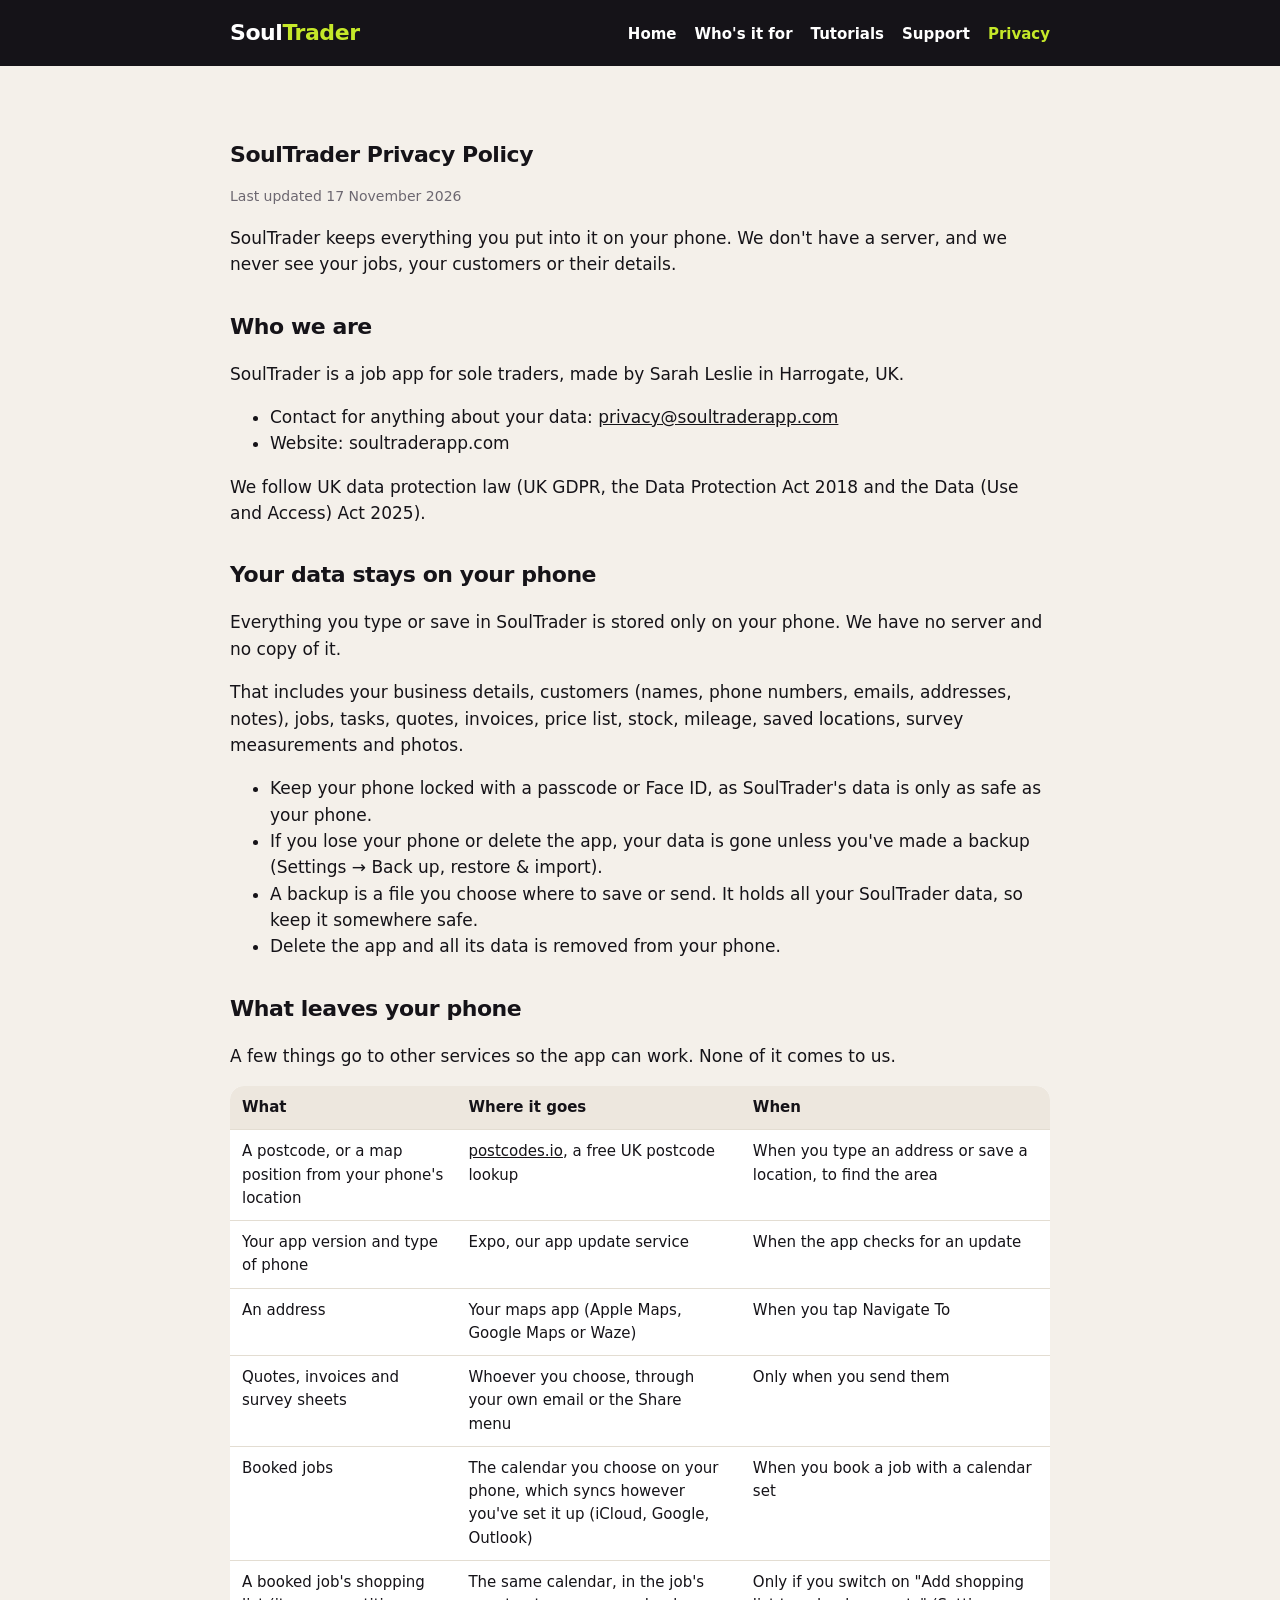
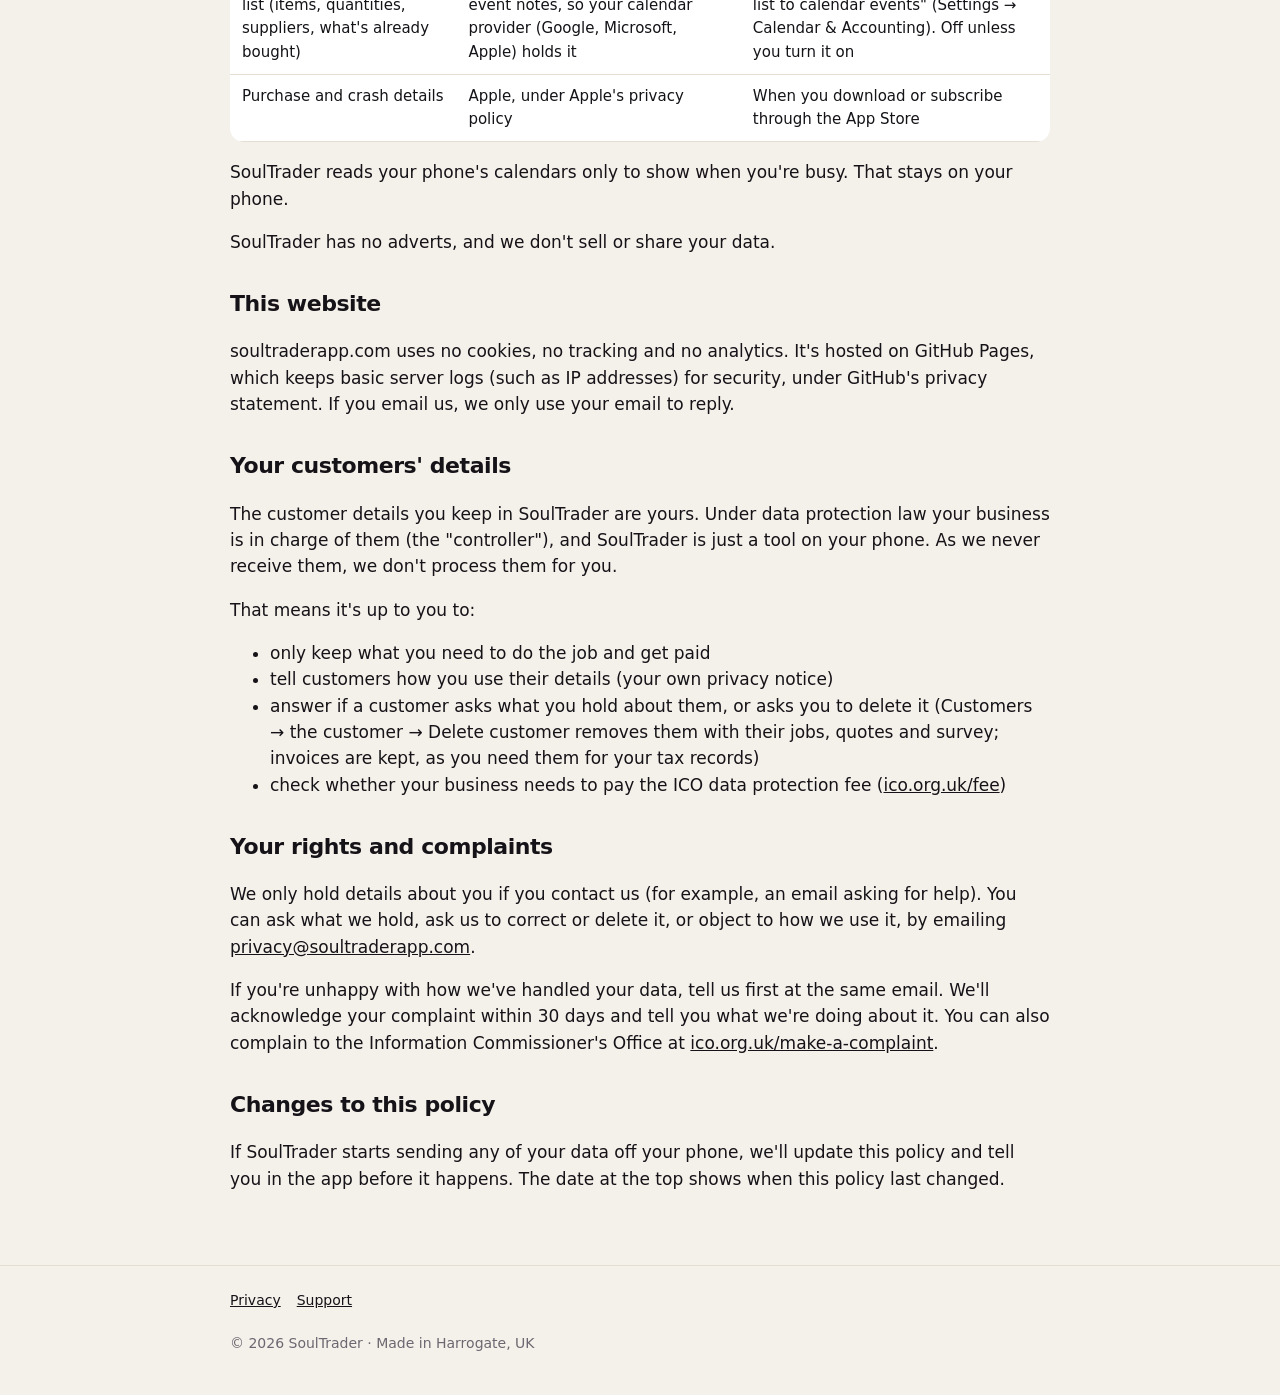
==== privacy.html @ e8ff0d75 "Privacy: calendar shopping list (opt-in) Co-Authored-By: Claude Opus 5.5 <noreply@anthropic.com> Cla" ====
<!DOCTYPE html>
<html lang="en-GB">
<head>
<meta charset="utf-8">
<meta name="viewport" content="width=device-width, initial-scale=1">
<title>Privacy Policy | SoulTrader</title>
<meta name="description" content="SoulTrader: the simple job app for sole trader tradespeople. Book jobs, bill on the doorstep, and keep your data on your phone.">
<link rel="stylesheet" href="style.css">
</head>
<body>
<header><div class="wrap"><a class="logo" href="index.html">Soul<span>Trader</span></a><nav><a href="index.html">Home</a><a href="whos-it-for.html">Who's it for</a><a href="tutorials.html">Tutorials</a><a href="support.html">Support</a><a href="privacy.html" aria-current=page>Privacy</a></nav></div></header>

<main><div class="wrap">
<div class="doc">
<h2>SoulTrader Privacy Policy</h2>
<p class="small">Last updated 17 November 2026</p>
<p>SoulTrader keeps everything you put into it on your phone. We don't have a server, and we never see your jobs, your customers or their details.</p>

<h2>Who we are</h2>
<p>SoulTrader is a job app for sole traders, made by Sarah Leslie in Harrogate, UK.</p>
<ul>
<li>Contact for anything about your data: <a href="mailto:privacy@soultraderapp.com">privacy@soultraderapp.com</a></li>
<li>Website: soultraderapp.com</li>
</ul>
<p>We follow UK data protection law (UK GDPR, the Data Protection Act 2018 and the Data (Use and Access) Act 2025).</p>

<h2>Your data stays on your phone</h2>
<p>Everything you type or save in SoulTrader is stored only on your phone. We have no server and no copy of it.</p>
<p>That includes your business details, customers (names, phone numbers, emails, addresses, notes), jobs, tasks, quotes, invoices, price list, stock, mileage, saved locations, survey measurements and photos.</p>
<ul>
<li>Keep your phone locked with a passcode or Face ID, as SoulTrader's data is only as safe as your phone.</li>
<li>If you lose your phone or delete the app, your data is gone unless you've made a backup (Settings &rarr; Back up, restore &amp; import).</li>
<li>A backup is a file you choose where to save or send. It holds all your SoulTrader data, so keep it somewhere safe.</li>
<li>Delete the app and all its data is removed from your phone.</li>
</ul>

<h2>What leaves your phone</h2>
<p>A few things go to other services so the app can work. None of it comes to us.</p>
<table>
<tr><th>What</th><th>Where it goes</th><th>When</th></tr>
<tr><td>A postcode, or a map position from your phone's location</td><td><a href="https://postcodes.io">postcodes.io</a>, a free UK postcode lookup</td><td>When you type an address or save a location, to find the area</td></tr>
<tr><td>Your app version and type of phone</td><td>Expo, our app update service</td><td>When the app checks for an update</td></tr>
<tr><td>An address</td><td>Your maps app (Apple Maps, Google Maps or Waze)</td><td>When you tap Navigate To</td></tr>
<tr><td>Quotes, invoices and survey sheets</td><td>Whoever you choose, through your own email or the Share menu</td><td>Only when you send them</td></tr>
<tr><td>Booked jobs</td><td>The calendar you choose on your phone, which syncs however you've set it up (iCloud, Google, Outlook)</td><td>When you book a job with a calendar set</td></tr>
<tr><td>A booked job's shopping list (items, quantities, suppliers, what's already bought)</td><td>The same calendar, in the job's event notes, so your calendar provider (Google, Microsoft, Apple) holds it</td><td>Only if you switch on "Add shopping list to calendar events" (Settings &rarr; Calendar &amp; Accounting). Off unless you turn it on</td></tr>
<tr><td>Purchase and crash details</td><td>Apple, under Apple's privacy policy</td><td>When you download or subscribe through the App Store</td></tr>
</table>
<p>SoulTrader reads your phone's calendars only to show when you're busy. That stays on your phone.</p>
<p>SoulTrader has no adverts, and we don't sell or share your data.</p>

<h2>This website</h2>
<p>soultraderapp.com uses no cookies, no tracking and no analytics. It's hosted on GitHub Pages, which keeps basic server logs (such as IP addresses) for security, under GitHub's privacy statement. If you email us, we only use your email to reply.</p>

<h2>Your customers' details</h2>
<p>The customer details you keep in SoulTrader are yours. Under data protection law your business is in charge of them (the "controller"), and SoulTrader is just a tool on your phone. As we never receive them, we don't process them for you.</p>
<p>That means it's up to you to:</p>
<ul>
<li>only keep what you need to do the job and get paid</li>
<li>tell customers how you use their details (your own privacy notice)</li>
<li>answer if a customer asks what you hold about them, or asks you to delete it (Customers &rarr; the customer &rarr; Delete customer removes them with their jobs, quotes and survey; invoices are kept, as you need them for your tax records)</li>
<li>check whether your business needs to pay the ICO data protection fee (<a href="https://ico.org.uk/fee">ico.org.uk/fee</a>)</li>
</ul>

<h2>Your rights and complaints</h2>
<p>We only hold details about you if you contact us (for example, an email asking for help). You can ask what we hold, ask us to correct or delete it, or object to how we use it, by emailing <a href="mailto:privacy@soultraderapp.com">privacy@soultraderapp.com</a>.</p>
<p>If you're unhappy with how we've handled your data, tell us first at the same email. We'll acknowledge your complaint within 30 days and tell you what we're doing about it. You can also complain to the Information Commissioner's Office at <a href="https://ico.org.uk/make-a-complaint">ico.org.uk/make-a-complaint</a>.</p>

<h2>Changes to this policy</h2>
<p>If SoulTrader starts sending any of your data off your phone, we'll update this policy and tell you in the app before it happens. The date at the top shows when this policy last changed.</p>
</div>
</div></main>
<footer><div class="wrap"><a href="privacy.html">Privacy</a><a href="support.html">Support</a><br><br>&copy; 2026 SoulTrader &middot; Made in Harrogate, UK</div></footer>
</body>
</html>
---- style.css ----
:root{--ink:#151318;--lime:#C5E829;--cream:#F4F0EA;--cream2:#EDE7DE;--muted:#6C6770;--line:#E3DDD2;--white:#fff}
*{box-sizing:border-box}
body{margin:0;font-family:system-ui,-apple-system,"Segoe UI",Roboto,Helvetica,Arial,sans-serif;color:var(--ink);background:var(--cream);line-height:1.55;font-size:17px}
a{color:var(--ink)}
.wrap{max-width:860px;margin:0 auto;padding:0 20px}
header{background:var(--ink);color:var(--white)}
header .wrap{display:flex;align-items:center;justify-content:space-between;gap:16px;padding-top:16px;padding-bottom:16px;flex-wrap:wrap}
.logo{font-weight:800;font-size:22px;letter-spacing:-.02em;color:var(--white);text-decoration:none}
.logo span{color:var(--lime)}
nav a{color:var(--white);text-decoration:none;margin-left:18px;font-weight:600;font-size:15px}
nav a:first-child{margin-left:0}
nav a[aria-current=page]{color:var(--lime)}
.hero{background:var(--ink);color:var(--white);padding:48px 0 64px}
.hero h1{font-size:clamp(34px,7vw,56px);line-height:1.05;margin:0 0 16px;letter-spacing:-.03em}
.hero h1 em{font-style:normal;color:var(--lime)}
.hero p{font-size:19px;max-width:560px;color:#d9d6dc;margin:0 0 24px}
.pill{display:inline-block;background:var(--lime);color:var(--ink);font-weight:800;padding:12px 20px;border-radius:999px;text-decoration:none}
.note{display:block;margin-top:12px;font-size:14px;color:#a7a2ac}
main{padding:40px 0 56px}
h2{font-size:28px;letter-spacing:-.02em;margin:40px 0 12px}
h2:first-child{margin-top:0}
h3{font-size:19px;margin:0 0 6px}
.grid{display:grid;grid-template-columns:repeat(auto-fit,minmax(230px,1fr));gap:14px;margin-top:16px}
.card{background:var(--white);border-radius:18px;padding:18px 20px;border:1px solid var(--line)}
.card p{margin:0;color:var(--muted);font-size:15px}
.band{background:var(--white);border-radius:22px;padding:24px;border:1px solid var(--line);margin-top:28px}
.band strong{background:var(--lime);padding:0 4px}
table{width:100%;border-collapse:collapse;background:var(--white);border-radius:14px;overflow:hidden;font-size:15px}
th,td{text-align:left;padding:10px 12px;border-bottom:1px solid var(--line);vertical-align:top}
th{background:var(--cream2)}
.doc h2{font-size:22px;margin-top:32px}
.small{color:var(--muted);font-size:14px}
footer{border-top:1px solid var(--line);padding:24px 0 40px;color:var(--muted);font-size:14px}
footer a{margin-right:16px}
@media (max-width:520px){nav a{margin-left:12px;font-size:14px}.hero{padding:32px 0 44px}}

/* ── Landing (home) ── */
body.landing{background:var(--ink);color:var(--white);min-height:100vh;display:flex;flex-direction:column}
.land{flex:1;display:flex;flex-direction:column;justify-content:center;padding:48px 24px;position:relative;overflow:hidden}
.land::before{content:"";position:absolute;width:560px;height:560px;right:-180px;top:-160px;border-radius:50%;background:radial-gradient(circle,rgba(197,232,41,.16),rgba(197,232,41,0) 65%);pointer-events:none}
.land::after{content:"";position:absolute;left:0;bottom:0;width:100%;height:1px;background:linear-gradient(90deg,rgba(197,232,41,0),rgba(197,232,41,.5),rgba(197,232,41,0))}
.land-inner{max-width:860px;margin:0 auto;width:100%;position:relative}
.mark{font-weight:800;font-size:clamp(52px,12vw,112px);line-height:.95;letter-spacing:-.045em;margin:0}
.mark span{color:var(--lime)}
.tag{font-size:clamp(20px,3.6vw,30px);font-weight:600;color:#d9d6dc;margin:22px 0 0;letter-spacing:-.01em}
.tag em{font-style:normal;color:var(--lime)}
.soon{display:inline-flex;align-items:center;gap:10px;margin-top:36px;border:1px solid rgba(197,232,41,.45);color:var(--lime);border-radius:999px;padding:9px 16px;font-size:14px;font-weight:700;letter-spacing:.02em}
.soon i{width:8px;height:8px;border-radius:50%;background:var(--lime);box-shadow:0 0 12px var(--lime)}
.band-links{padding:22px 24px 30px}
.band-links .row{max-width:860px;margin:0 auto;display:flex;flex-wrap:wrap;gap:10px 26px;align-items:center}
.band-links a{color:var(--white);text-decoration:none;font-weight:600;font-size:15px;opacity:.85}
.band-links a:hover{opacity:1;color:var(--lime)}
.band-links a.lead{color:var(--ink);background:var(--lime);opacity:1;padding:10px 18px;border-radius:999px}
.band-links .copy{margin-left:auto;color:#77727c;font-size:13px}
@media (max-width:560px){.band-links .copy{margin-left:0;width:100%}}

/* ── Who's it for ── */
.trade{display:flex;gap:14px;align-items:flex-start}
.badge{display:inline-block;font-size:12px;font-weight:800;letter-spacing:.04em;text-transform:uppercase;padding:4px 10px;border-radius:999px;margin-bottom:8px}
.badge.now{background:var(--lime);color:var(--ink)}
.badge.test{background:var(--ink);color:var(--lime)}
.badge.next{background:var(--cream2);color:var(--muted)}
.ask{background:var(--ink);color:var(--white);border-radius:22px;padding:24px;margin-top:28px}
.ask h3{color:var(--white)}
.ask p{color:#d9d6dc;margin:0 0 16px}
@media (max-width:560px){.band-links .row{gap:10px 16px}.band-links a{font-size:14px}.band-links a.lead{padding:9px 14px}}
@media (max-width:420px){.band-links .row{gap:8px 12px}.band-links a{font-size:13.5px}.band-links a.lead{padding:8px 12px}}
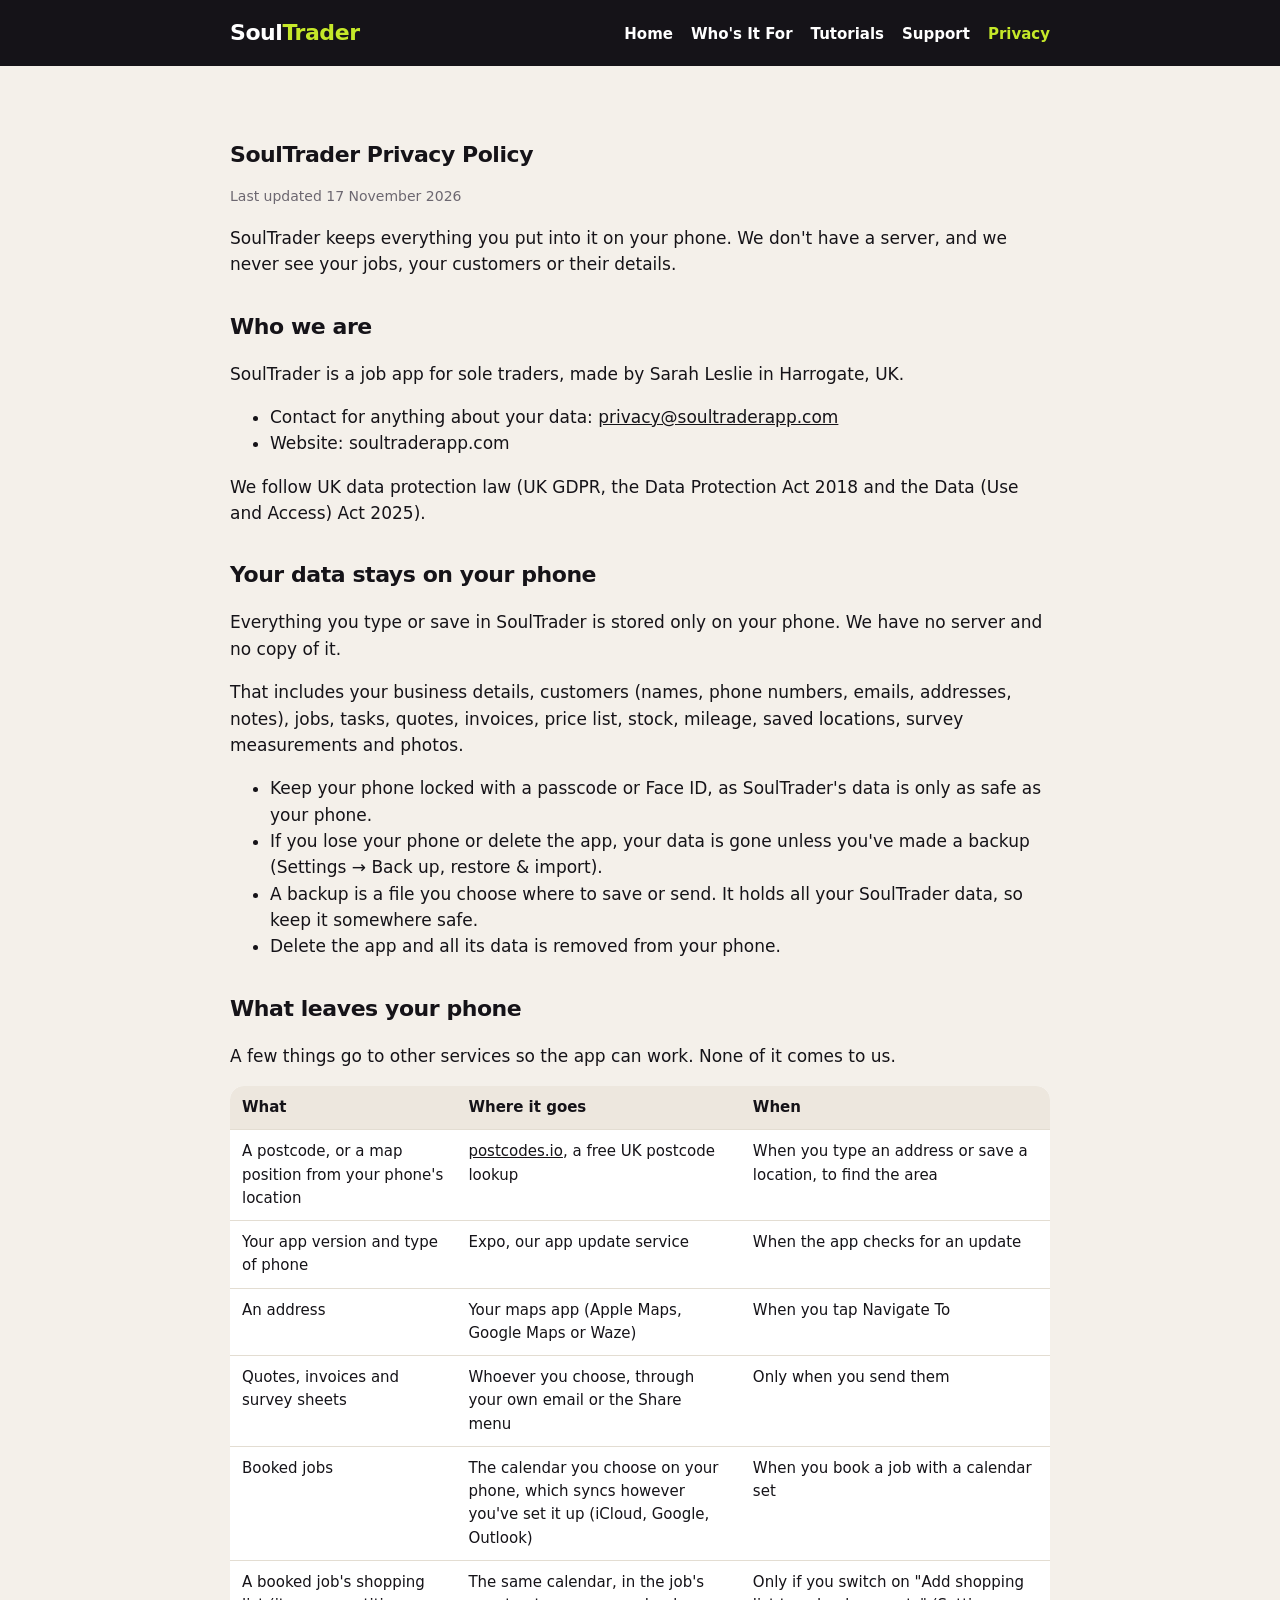
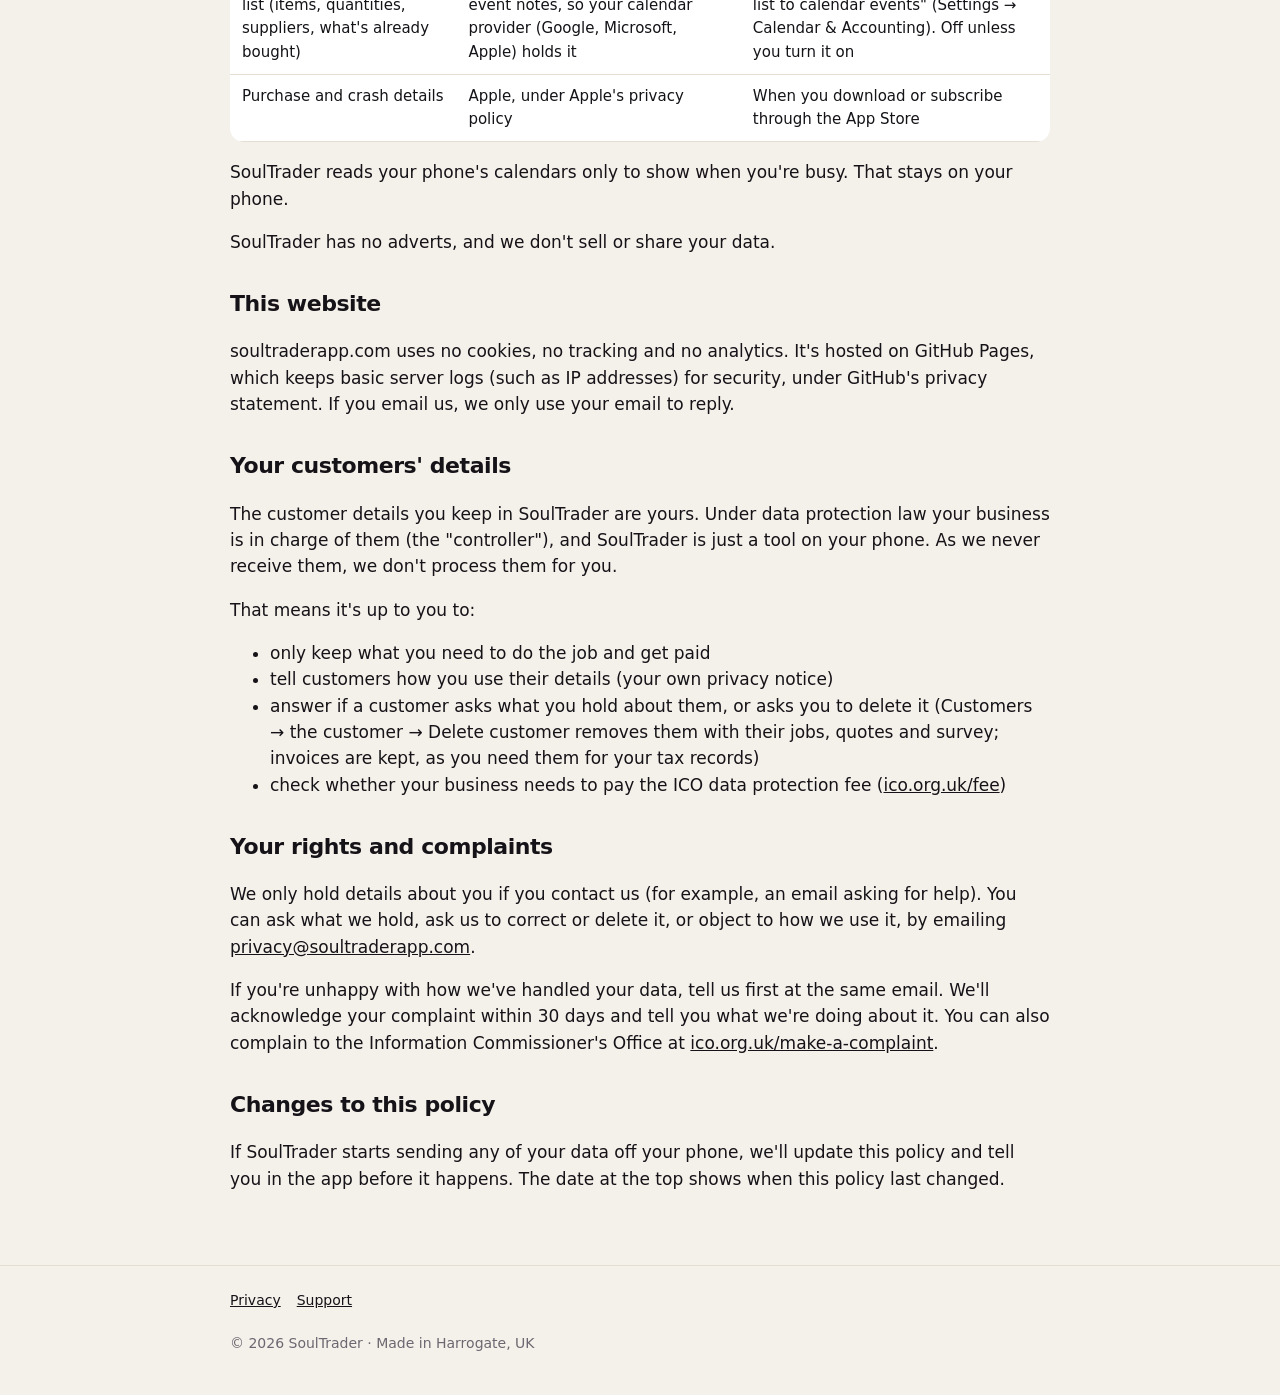
==== commit ef882767: "Site: "we/us" instead of "I/me"; Title Case on headings, buttons and menu Co-Authored-By: Claude Opu" ====
--- a/privacy.html
+++ b/privacy.html
@@ -5,10 +5,13 @@
 <meta name="viewport" content="width=device-width, initial-scale=1">
 <title>Privacy Policy | SoulTrader</title>
 <meta name="description" content="SoulTrader: the simple job app for sole trader tradespeople. Book jobs, bill on the doorstep, and keep your data on your phone.">
-<link rel="stylesheet" href="style.css">
+<link rel="icon" href="favicon.ico" sizes="any">
+<link rel="icon" type="image/png" sizes="32x32" href="favicon-32.png">
+<link rel="apple-touch-icon" href="apple-touch-icon.png">
+<link rel="stylesheet" href="style.css?v=20261120a">
 </head>
 <body>
-<header><div class="wrap"><a class="logo" href="index.html">Soul<span>Trader</span></a><nav><a href="index.html">Home</a><a href="whos-it-for.html">Who's it for</a><a href="tutorials.html">Tutorials</a><a href="support.html">Support</a><a href="privacy.html" aria-current=page>Privacy</a></nav></div></header>
+<header><div class="wrap"><a class="logo" href="index.html">Soul<span>Trader</span></a><nav><a href="index.html">Home</a><a href="whos-it-for.html">Who's It For</a><a href="tutorials.html">Tutorials</a><a href="support.html">Support</a><a href="privacy.html" aria-current=page>Privacy</a></nav></div></header>
 
 <main><div class="wrap">
 <div class="doc">
--- a/style.css
+++ b/style.css
@@ -60,8 +60,54 @@
 .badge.now{background:var(--lime);color:var(--ink)}
 .badge.test{background:var(--ink);color:var(--lime)}
 .badge.next{background:var(--cream2);color:var(--muted)}
+.badge.plan{background:transparent;color:var(--ink);border:1.5px dashed var(--ink);padding:3px 9px}
 .ask{background:var(--ink);color:var(--white);border-radius:22px;padding:24px;margin-top:28px}
 .ask h3{color:var(--white)}
 .ask p{color:#d9d6dc;margin:0 0 16px}
 @media (max-width:560px){.band-links .row{gap:10px 16px}.band-links a{font-size:14px}.band-links a.lead{padding:9px 14px}}
 @media (max-width:420px){.band-links .row{gap:8px 12px}.band-links a{font-size:13.5px}.band-links a.lead{padding:8px 12px}}
+
+/* Tutorials: text on the left, screen recording on the right */
+.tut{background:var(--ink);color:var(--white);padding:44px 0;margin-top:24px}
+.tut + .tut{margin-top:0;border-top:1px solid rgba(255,255,255,.08)}
+.tut-row{display:flex;gap:40px;align-items:center}
+.tut-text{flex:1}
+.tut h3{font-size:26px;margin:0 0 14px;letter-spacing:-.01em}
+.tut ol{margin:0;padding-left:22px}
+.tut li{margin:8px 0;color:rgba(255,255,255,.85)}
+.tut b{color:var(--lime);font-weight:700}
+.sound{background:var(--lime);color:var(--ink);border:0;border-radius:999px;padding:9px 16px;font:inherit;font-weight:700;font-size:15px;cursor:pointer;margin:0 0 14px}
+.sound:hover{filter:brightness(1.05)}
+.phone{position:relative;flex:0 0 280px;width:280px}
+.phone video{width:100%;height:auto;display:block;border-radius:10px;box-shadow:0 20px 50px rgba(0,0,0,.5)}
+.phone-soon{position:absolute;inset:0;display:flex;align-items:center;justify-content:center;color:var(--lime);font-size:14px;font-weight:700;text-align:center;padding:20px}
+@media (max-width:700px){.tut{padding:28px 0}.tut-row{flex-direction:column;gap:14px}.tut-text{width:100%}.tut .cues{display:none}.phone{flex-basis:auto;width:100%;max-width:400px}}
+.cues{list-style:none;padding-left:0 !important}
+.cues li{opacity:.35;transition:opacity .3s,color .3s;font-size:18px;line-height:1.4;margin:14px 0 !important;color:var(--white) !important}
+.cues li.on{opacity:1;color:var(--lime) !important}
+
+/* Phones: tutorials side by side, swipe between them */
+.swipe{display:none}
+.tut-dots{display:none}
+@media (max-width:700px){
+.swipe{display:block;color:var(--muted);font-weight:600;font-size:15px;margin:4px 0 0}
+.tut-track{display:flex;gap:12px;overflow-x:auto;scroll-snap-type:x mandatory;padding:6px 20px 4px;scroll-padding:0 20px;scrollbar-width:none;-webkit-overflow-scrolling:touch}
+.tut-track::-webkit-scrollbar{display:none}
+.tut-track .tut,.tut-track .tut + .tut{flex:0 0 85%;scroll-snap-align:start;margin:0;border:0;border-radius:22px;padding:20px 0 22px}
+.tut .wrap{padding:0 18px}
+.tut-text{display:flex;align-items:center;justify-content:space-between;gap:10px}
+.tut h3{margin:0;font-size:22px}
+.tut-text .sound{margin:0;padding:6px 12px;font-size:13px;white-space:nowrap;flex:0 0 auto}
+.phone{max-width:none}
+.phone video{border:2px solid var(--lime);border-radius:12px;box-shadow:none}
+.tut-dots{display:block;text-align:center;margin:18px 0 0}
+.tut-dots .row{display:flex;justify-content:center;gap:10px;align-items:center}
+.tut-dots button{width:10px;height:10px;border-radius:5px;border:0;padding:0;background:#D0C9BD;cursor:pointer;transition:width .2s,background .2s}
+.tut-dots button.on{width:24px;background:var(--ink)}
+.tut-dots .label{margin-top:10px;color:var(--muted);font-weight:600;font-size:14px}
+}
+
+/* Normal | Half Speed switch on the Tutorials page */
+.speed{display:inline-flex;border:2px solid var(--ink);border-radius:999px;overflow:hidden;margin:10px 0 0}
+.speed button{border:0;background:transparent;font:inherit;font-weight:700;font-size:15px;padding:8px 16px;cursor:pointer;color:var(--ink)}
+.speed button.on{background:var(--ink);color:var(--lime)}
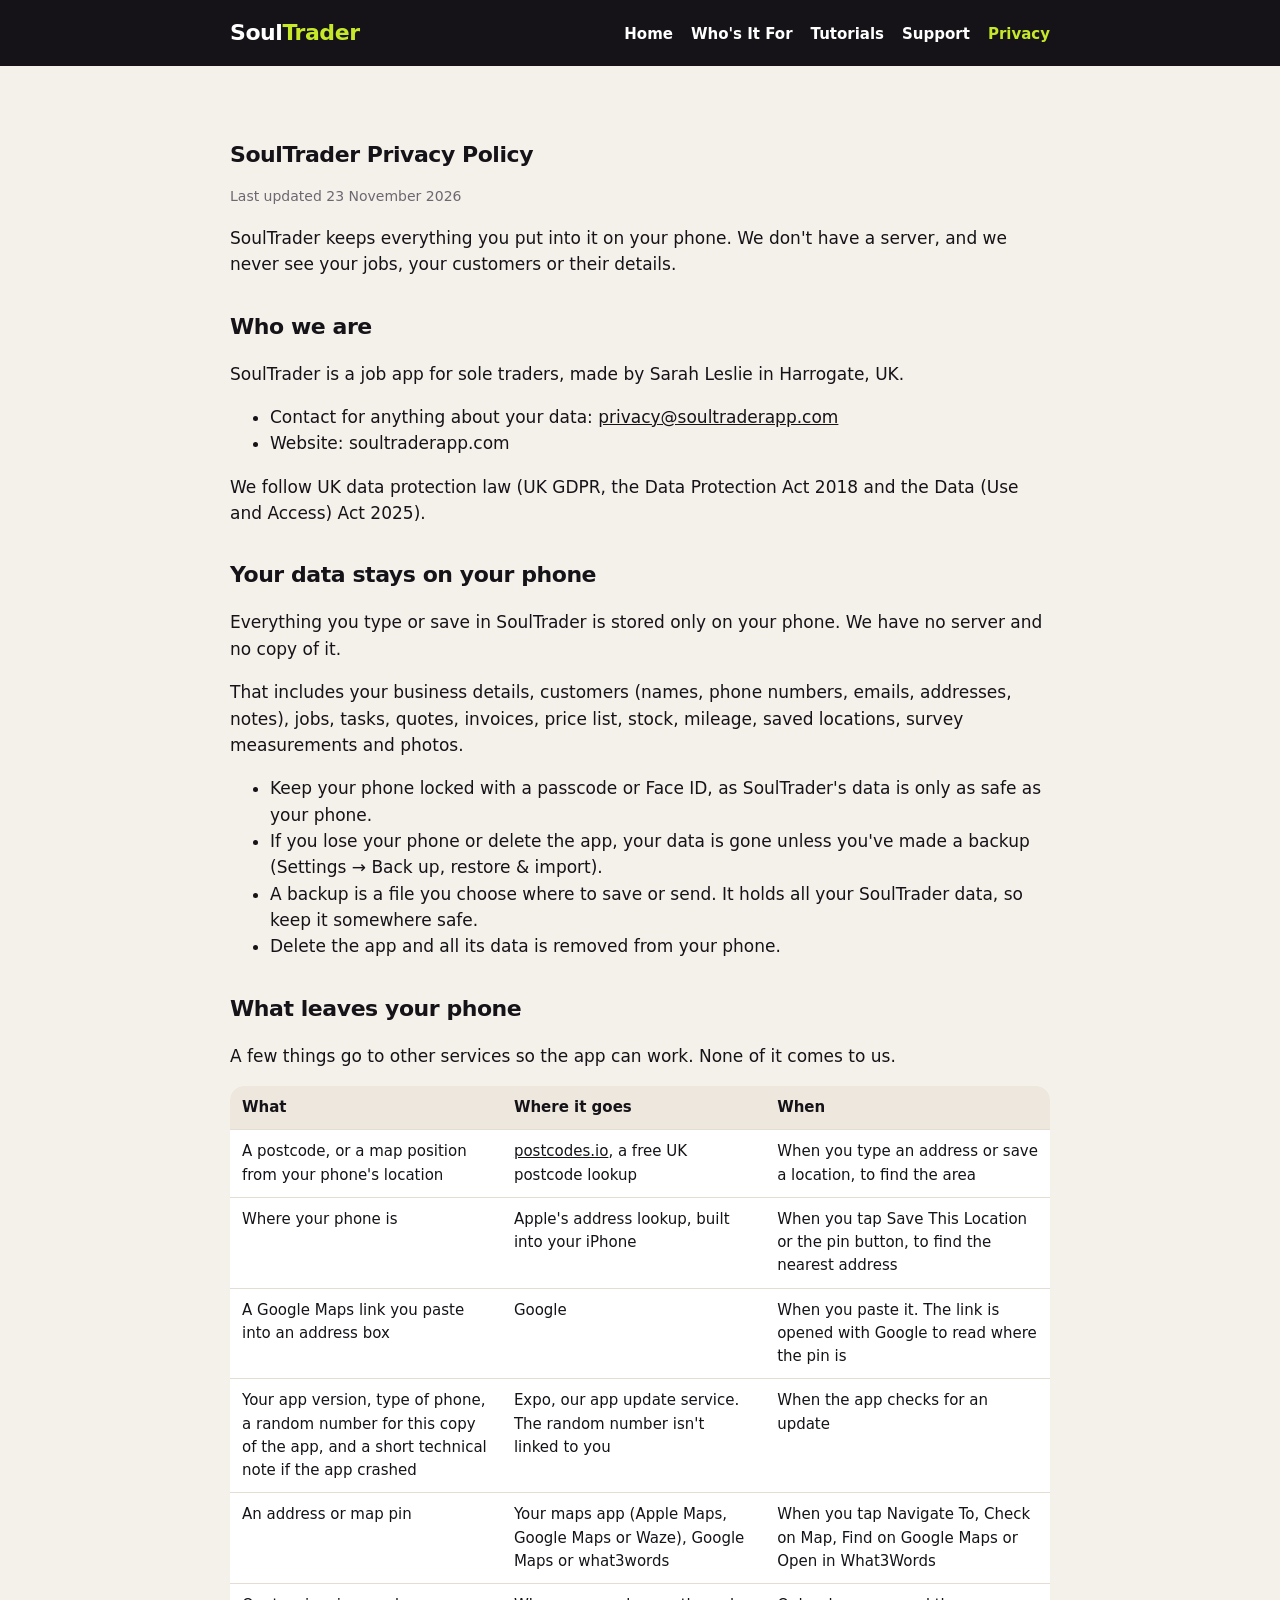
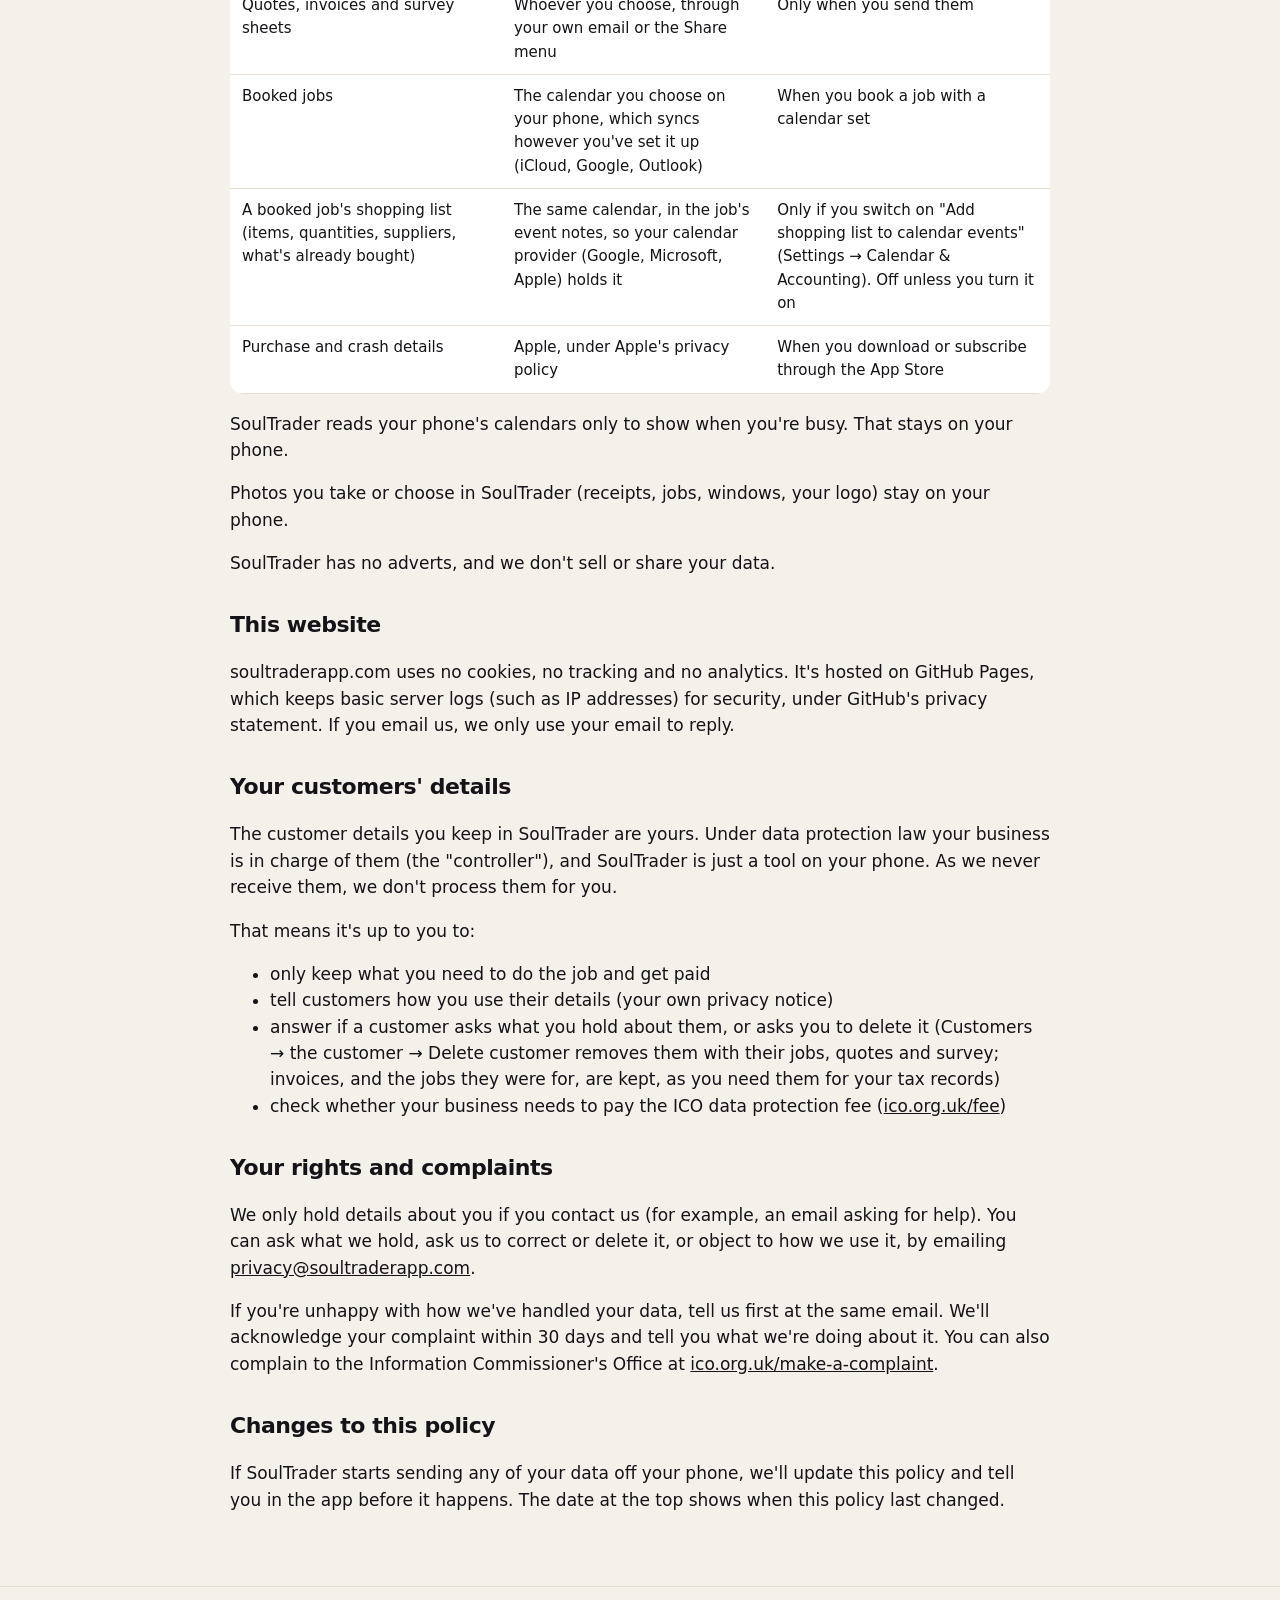
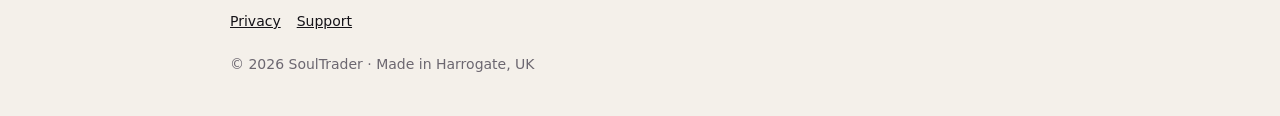
==== commit 5a719ab4: "Privacy policy: Apple address lookup, pasted Google Maps links, what Expo receives, Google Maps and " ====
--- a/privacy.html
+++ b/privacy.html
@@ -16,7 +16,7 @@
 <main><div class="wrap">
 <div class="doc">
 <h2>SoulTrader Privacy Policy</h2>
-<p class="small">Last updated 17 November 2026</p>
+<p class="small">Last updated 23 November 2026</p>
 <p>SoulTrader keeps everything you put into it on your phone. We don't have a server, and we never see your jobs, your customers or their details.</p>
 
 <h2>Who we are</h2>
@@ -42,14 +42,17 @@
 <table>
 <tr><th>What</th><th>Where it goes</th><th>When</th></tr>
 <tr><td>A postcode, or a map position from your phone's location</td><td><a href="https://postcodes.io">postcodes.io</a>, a free UK postcode lookup</td><td>When you type an address or save a location, to find the area</td></tr>
-<tr><td>Your app version and type of phone</td><td>Expo, our app update service</td><td>When the app checks for an update</td></tr>
-<tr><td>An address</td><td>Your maps app (Apple Maps, Google Maps or Waze)</td><td>When you tap Navigate To</td></tr>
+<tr><td>Where your phone is</td><td>Apple's address lookup, built into your iPhone</td><td>When you tap Save This Location or the pin button, to find the nearest address</td></tr>
+<tr><td>A Google Maps link you paste into an address box</td><td>Google</td><td>When you paste it. The link is opened with Google to read where the pin is</td></tr>
+<tr><td>Your app version, type of phone, a random number for this copy of the app, and a short technical note if the app crashed</td><td>Expo, our app update service. The random number isn't linked to you</td><td>When the app checks for an update</td></tr>
+<tr><td>An address or map pin</td><td>Your maps app (Apple Maps, Google Maps or Waze), Google Maps or what3words</td><td>When you tap Navigate To, Check on Map, Find on Google Maps or Open in What3Words</td></tr>
 <tr><td>Quotes, invoices and survey sheets</td><td>Whoever you choose, through your own email or the Share menu</td><td>Only when you send them</td></tr>
 <tr><td>Booked jobs</td><td>The calendar you choose on your phone, which syncs however you've set it up (iCloud, Google, Outlook)</td><td>When you book a job with a calendar set</td></tr>
 <tr><td>A booked job's shopping list (items, quantities, suppliers, what's already bought)</td><td>The same calendar, in the job's event notes, so your calendar provider (Google, Microsoft, Apple) holds it</td><td>Only if you switch on "Add shopping list to calendar events" (Settings &rarr; Calendar &amp; Accounting). Off unless you turn it on</td></tr>
 <tr><td>Purchase and crash details</td><td>Apple, under Apple's privacy policy</td><td>When you download or subscribe through the App Store</td></tr>
 </table>
 <p>SoulTrader reads your phone's calendars only to show when you're busy. That stays on your phone.</p>
+<p>Photos you take or choose in SoulTrader (receipts, jobs, windows, your logo) stay on your phone.</p>
 <p>SoulTrader has no adverts, and we don't sell or share your data.</p>
 
 <h2>This website</h2>
@@ -61,7 +64,7 @@
 <ul>
 <li>only keep what you need to do the job and get paid</li>
 <li>tell customers how you use their details (your own privacy notice)</li>
-<li>answer if a customer asks what you hold about them, or asks you to delete it (Customers &rarr; the customer &rarr; Delete customer removes them with their jobs, quotes and survey; invoices are kept, as you need them for your tax records)</li>
+<li>answer if a customer asks what you hold about them, or asks you to delete it (Customers &rarr; the customer &rarr; Delete customer removes them with their jobs, quotes and survey; invoices, and the jobs they were for, are kept, as you need them for your tax records)</li>
 <li>check whether your business needs to pay the ICO data protection fee (<a href="https://ico.org.uk/fee">ico.org.uk/fee</a>)</li>
 </ul>
 
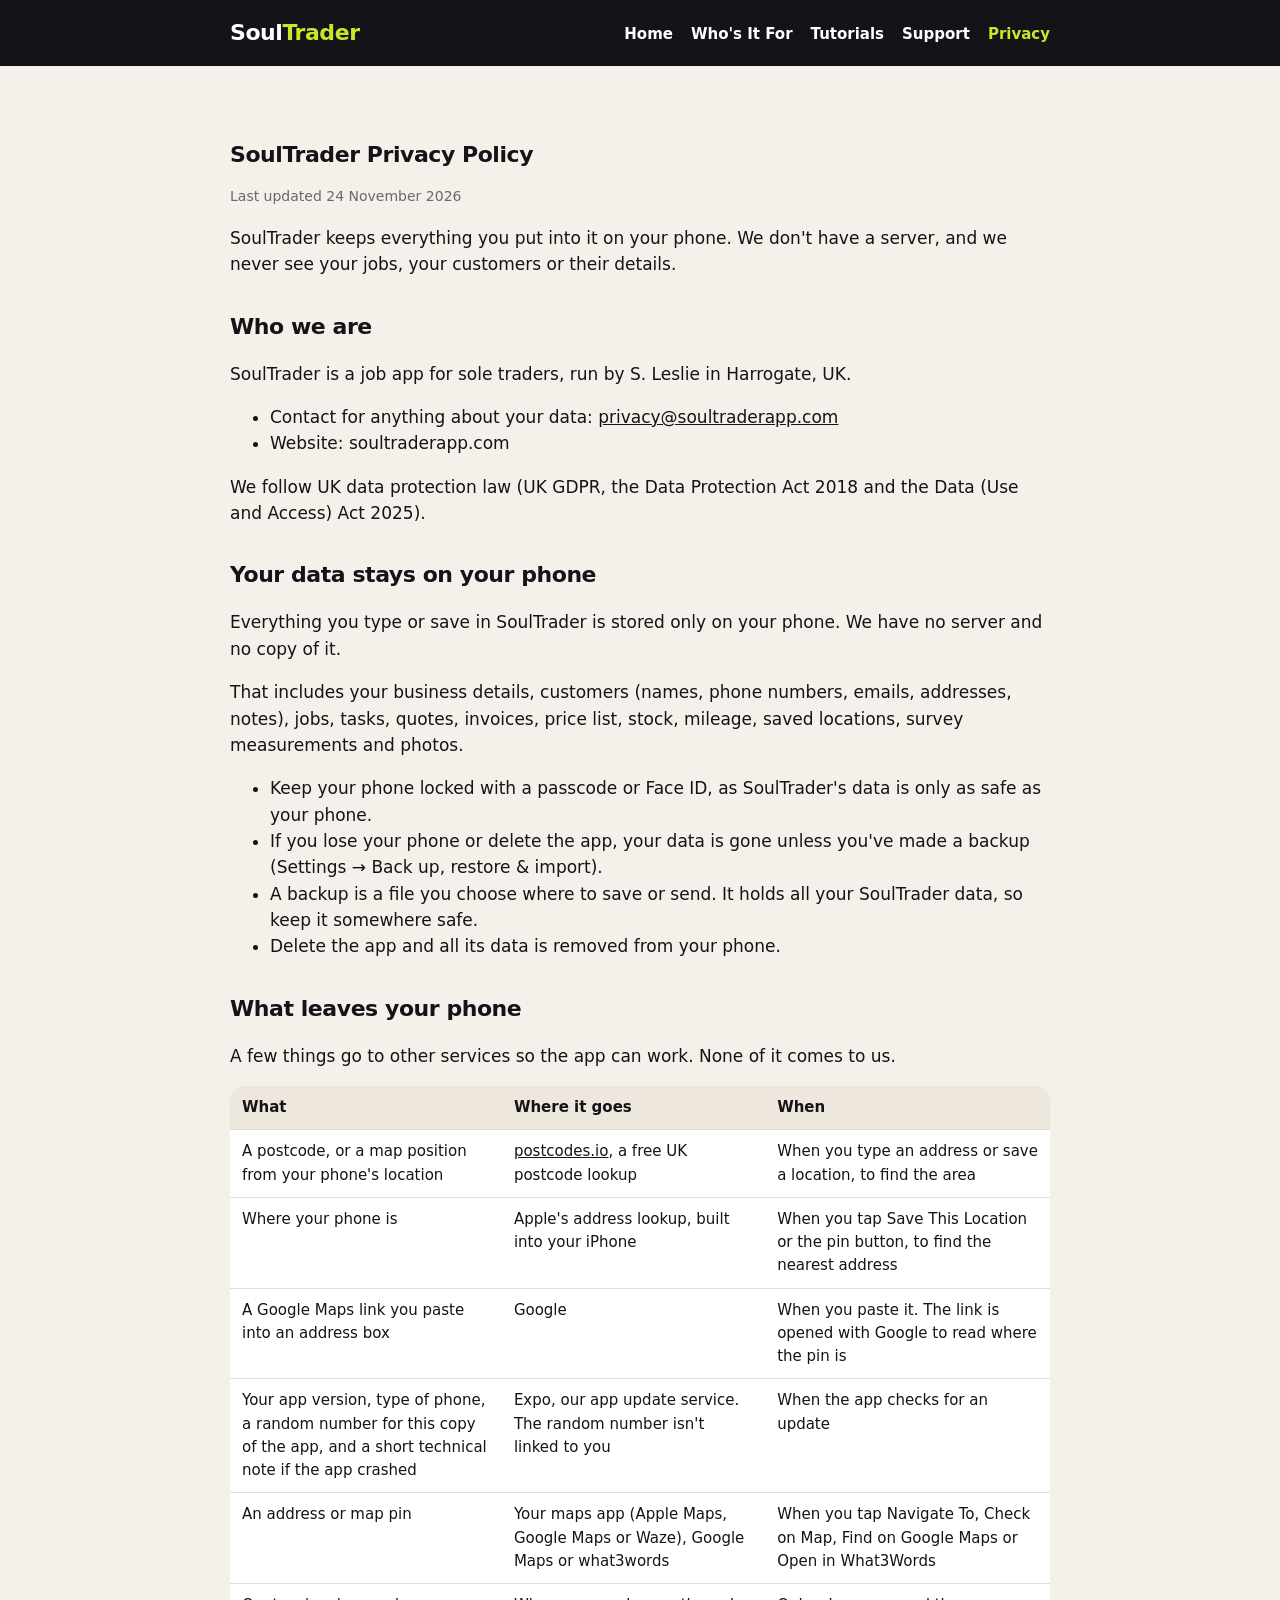
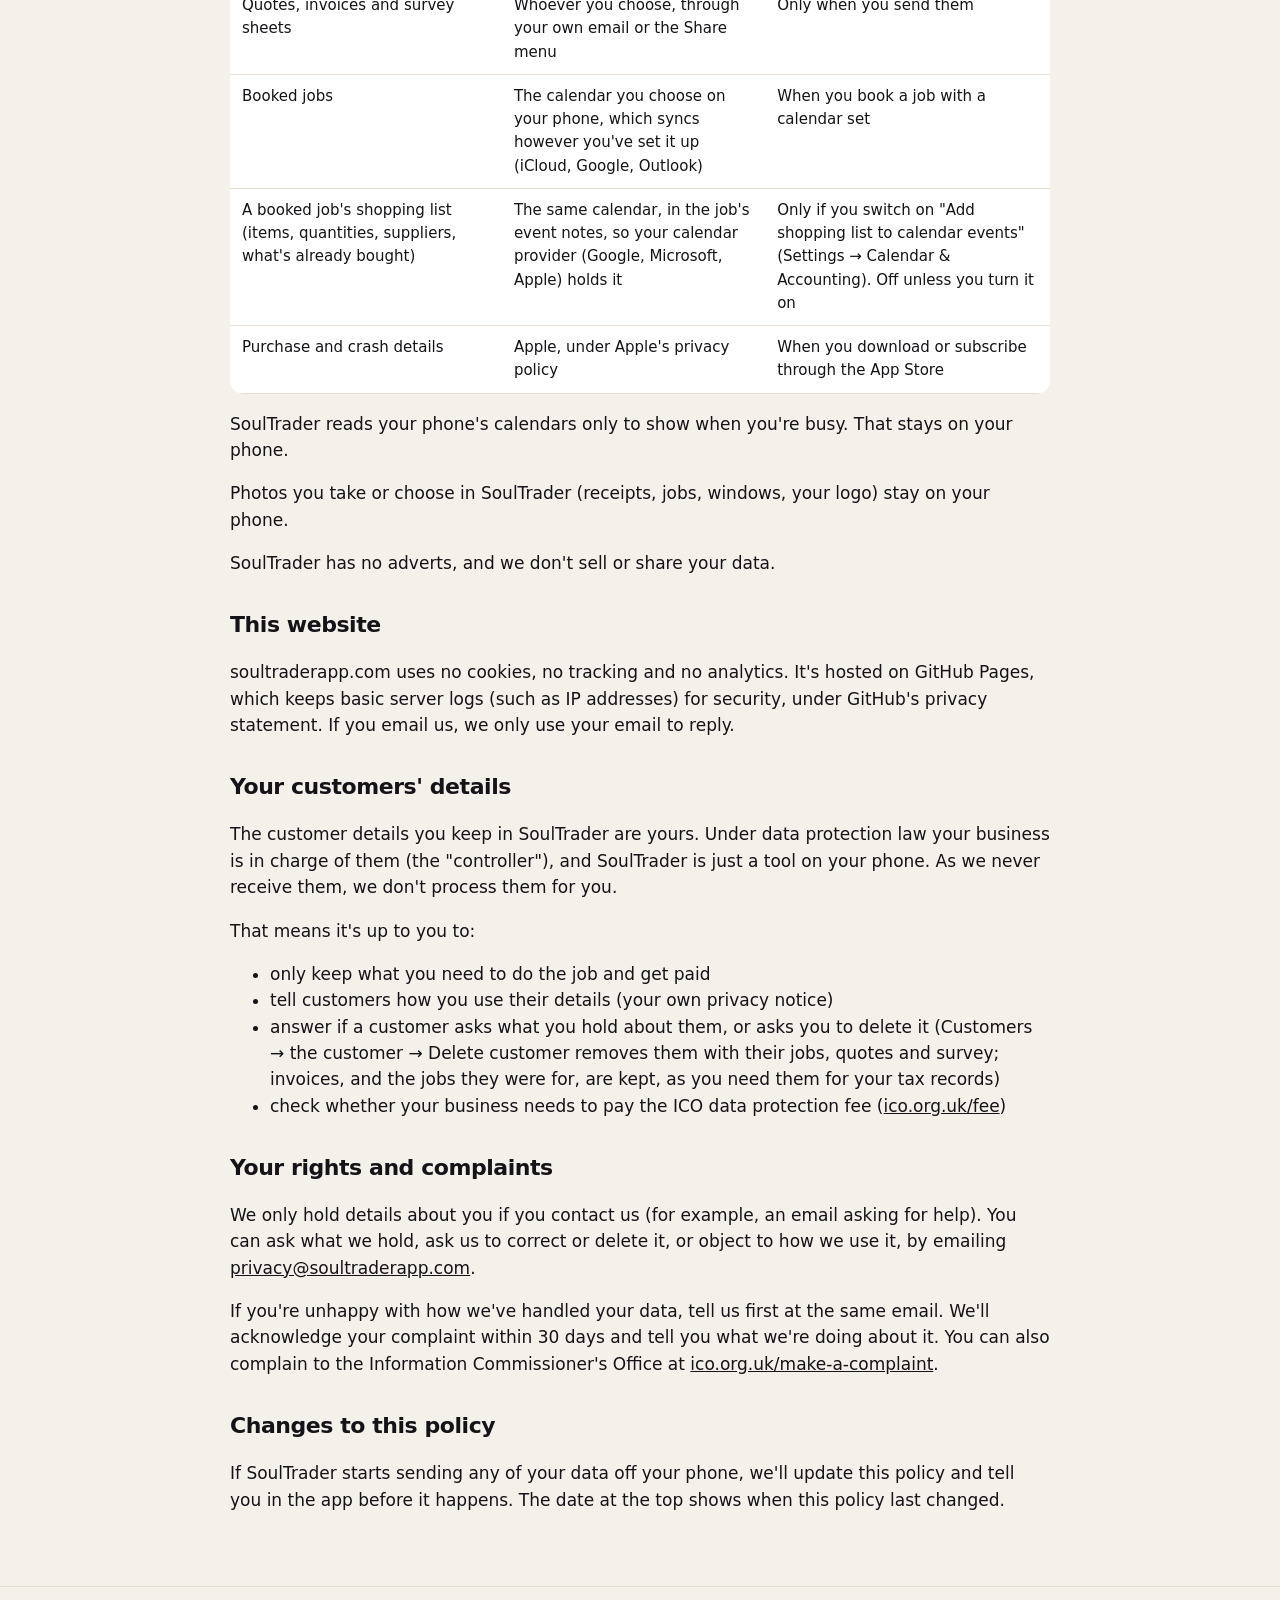
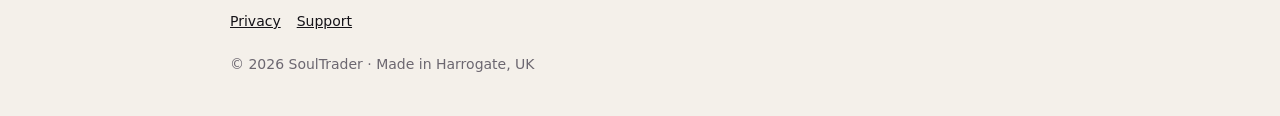
==== commit b5737aa2: "Privacy policy: who we are line uses an initial Co-Authored-By: Claude Fable 5.2 <noreply@anthropic." ====
--- a/privacy.html
+++ b/privacy.html
@@ -16,11 +16,11 @@
 <main><div class="wrap">
 <div class="doc">
 <h2>SoulTrader Privacy Policy</h2>
-<p class="small">Last updated 23 November 2026</p>
+<p class="small">Last updated 24 November 2026</p>
 <p>SoulTrader keeps everything you put into it on your phone. We don't have a server, and we never see your jobs, your customers or their details.</p>
 
 <h2>Who we are</h2>
-<p>SoulTrader is a job app for sole traders, made by Sarah Leslie in Harrogate, UK.</p>
+<p>SoulTrader is a job app for sole traders, run by S. Leslie in Harrogate, UK.</p>
 <ul>
 <li>Contact for anything about your data: <a href="mailto:privacy@soultraderapp.com">privacy@soultraderapp.com</a></li>
 <li>Website: soultraderapp.com</li>
